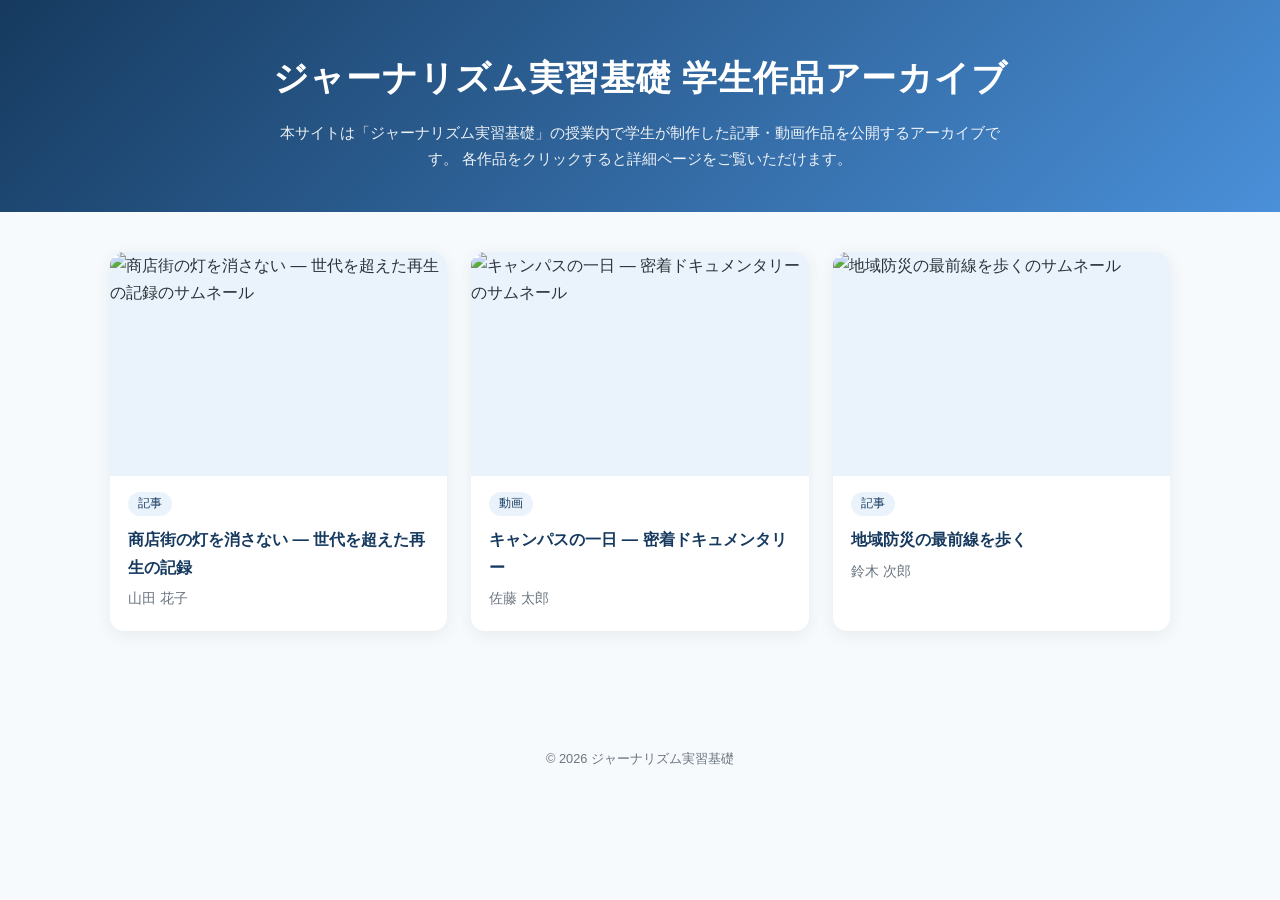
==== index.html @ 2b2f7b5f "Add student work archive site scaffold Static HTML/CSS/JS site for publishing student journalism ass" ====
<!DOCTYPE html>
<html lang="ja">
<head>
  <meta charset="UTF-8">
  <meta name="viewport" content="width=device-width, initial-scale=1.0">
  <meta name="robots" content="noindex, nofollow">
  <title>ジャーナリズム実習基礎 学生作品アーカイブ</title>
  <link rel="stylesheet" href="css/style.css">
</head>
<body>
  <header class="site-header">
    <h1>ジャーナリズム実習基礎 学生作品アーカイブ</h1>
    <!-- ここのテキストは自由に差し替えてください -->
    <p class="site-description" id="site-description">
      本サイトは「ジャーナリズム実習基礎」の授業内で学生が制作した記事・動画作品を公開するアーカイブです。
      各作品をクリックすると詳細ページをご覧いただけます。
    </p>
  </header>

  <main>
    <div class="works-grid" id="works-grid">
      <p class="empty-message">読み込み中...</p>
    </div>
  </main>

  <footer class="site-footer">
    <p>&copy; 2026 ジャーナリズム実習基礎</p>
  </footer>

  <script src="js/main.js"></script>
</body>
</html>
---- css/style.css ----
:root {
  --color-navy: #163a5f;
  --color-sky: #4a90d9;
  --color-sky-light: #eaf3fb;
  --color-text: #2b333a;
  --color-text-light: #6b7580;
  --color-bg: #f7fafc;
  --color-white: #ffffff;
  --radius: 14px;
  --shadow: 0 4px 16px rgba(22, 58, 95, 0.08);
}

* {
  box-sizing: border-box;
}

body {
  margin: 0;
  font-family: "Noto Sans JP", "Yu Gothic", "游ゴシック", "Hiragino Kaku Gothic ProN",
    "ヒラギノ角ゴ ProN W3", sans-serif;
  background: var(--color-bg);
  color: var(--color-text);
  line-height: 1.7;
}

a {
  color: inherit;
  text-decoration: none;
}

/* ---------- Header ---------- */
.site-header {
  background: linear-gradient(135deg, var(--color-navy), var(--color-sky));
  color: var(--color-white);
  padding: 48px 24px 40px;
  text-align: center;
}

.site-header h1 {
  margin: 0 0 12px;
  font-size: clamp(1.5rem, 4vw, 2.2rem);
  letter-spacing: 0.02em;
}

.site-description {
  max-width: 720px;
  margin: 0 auto;
  font-size: 0.95rem;
  color: rgba(255, 255, 255, 0.92);
}

/* ---------- Main / Grid ---------- */
main {
  max-width: 1100px;
  margin: 0 auto;
  padding: 40px 20px 80px;
}

.works-grid {
  display: grid;
  grid-template-columns: repeat(auto-fill, minmax(260px, 1fr));
  gap: 24px;
}

.work-card {
  background: var(--color-white);
  border-radius: var(--radius);
  box-shadow: var(--shadow);
  overflow: hidden;
  display: flex;
  flex-direction: column;
  transition: transform 0.15s ease, box-shadow 0.15s ease;
}

.work-card:hover {
  transform: translateY(-4px);
  box-shadow: 0 8px 24px rgba(22, 58, 95, 0.14);
}

.work-card__thumb {
  width: 100%;
  aspect-ratio: 3 / 2;
  object-fit: cover;
  background: var(--color-sky-light);
}

.work-card__body {
  padding: 16px 18px 20px;
  flex: 1;
  display: flex;
  flex-direction: column;
  gap: 6px;
}

.work-card__badge {
  align-self: flex-start;
  font-size: 0.72rem;
  color: var(--color-navy);
  background: var(--color-sky-light);
  padding: 2px 10px;
  border-radius: 999px;
  margin-bottom: 4px;
}

.work-card__title {
  font-size: 1.02rem;
  font-weight: 700;
  color: var(--color-navy);
}

.work-card__student {
  font-size: 0.88rem;
  color: var(--color-text-light);
}

.empty-message {
  text-align: center;
  color: var(--color-text-light);
  padding: 60px 0;
}

/* ---------- Work detail page ---------- */
.work-page {
  max-width: 760px;
  margin: 0 auto;
  padding: 40px 20px 80px;
}

.work-profile {
  display: flex;
  align-items: center;
  gap: 18px;
  margin-bottom: 28px;
}

.work-profile__photo {
  width: 84px;
  height: 84px;
  border-radius: 50%;
  object-fit: cover;
  background: var(--color-sky-light);
  border: 3px solid var(--color-white);
  box-shadow: var(--shadow);
  flex-shrink: 0;
}

.work-profile__name {
  font-weight: 700;
  color: var(--color-navy);
  font-size: 1.05rem;
}

.work-profile__role {
  font-size: 0.85rem;
  color: var(--color-text-light);
}

.work-title {
  font-size: clamp(1.3rem, 3.5vw, 1.8rem);
  color: var(--color-navy);
  margin: 0 0 28px;
}

.work-body {
  font-size: 1rem;
  white-space: pre-wrap;
  margin-bottom: 32px;
}

.work-gallery {
  display: grid;
  grid-template-columns: repeat(auto-fit, minmax(220px, 1fr));
  gap: 16px;
  margin-bottom: 32px;
}

.work-gallery img {
  width: 100%;
  border-radius: var(--radius);
  box-shadow: var(--shadow);
  object-fit: cover;
}

.video-frame-wrapper {
  position: relative;
  width: 100%;
  padding-top: 56.25%; /* 16:9 */
  border-radius: var(--radius);
  overflow: hidden;
  box-shadow: var(--shadow);
  margin-bottom: 32px;
}

.video-frame-wrapper iframe {
  position: absolute;
  inset: 0;
  width: 100%;
  height: 100%;
  border: 0;
}

.back-link {
  display: inline-block;
  margin-top: 20px;
  padding: 10px 22px;
  background: var(--color-sky-light);
  color: var(--color-navy);
  border-radius: 999px;
  font-weight: 700;
  font-size: 0.9rem;
}

.back-link:hover {
  background: var(--color-sky);
  color: var(--color-white);
}

/* ---------- Footer ---------- */
.site-footer {
  text-align: center;
  padding: 24px;
  font-size: 0.8rem;
  color: var(--color-text-light);
}

@media (max-width: 480px) {
  .works-grid {
    grid-template-columns: repeat(auto-fill, minmax(150px, 1fr));
  }
}
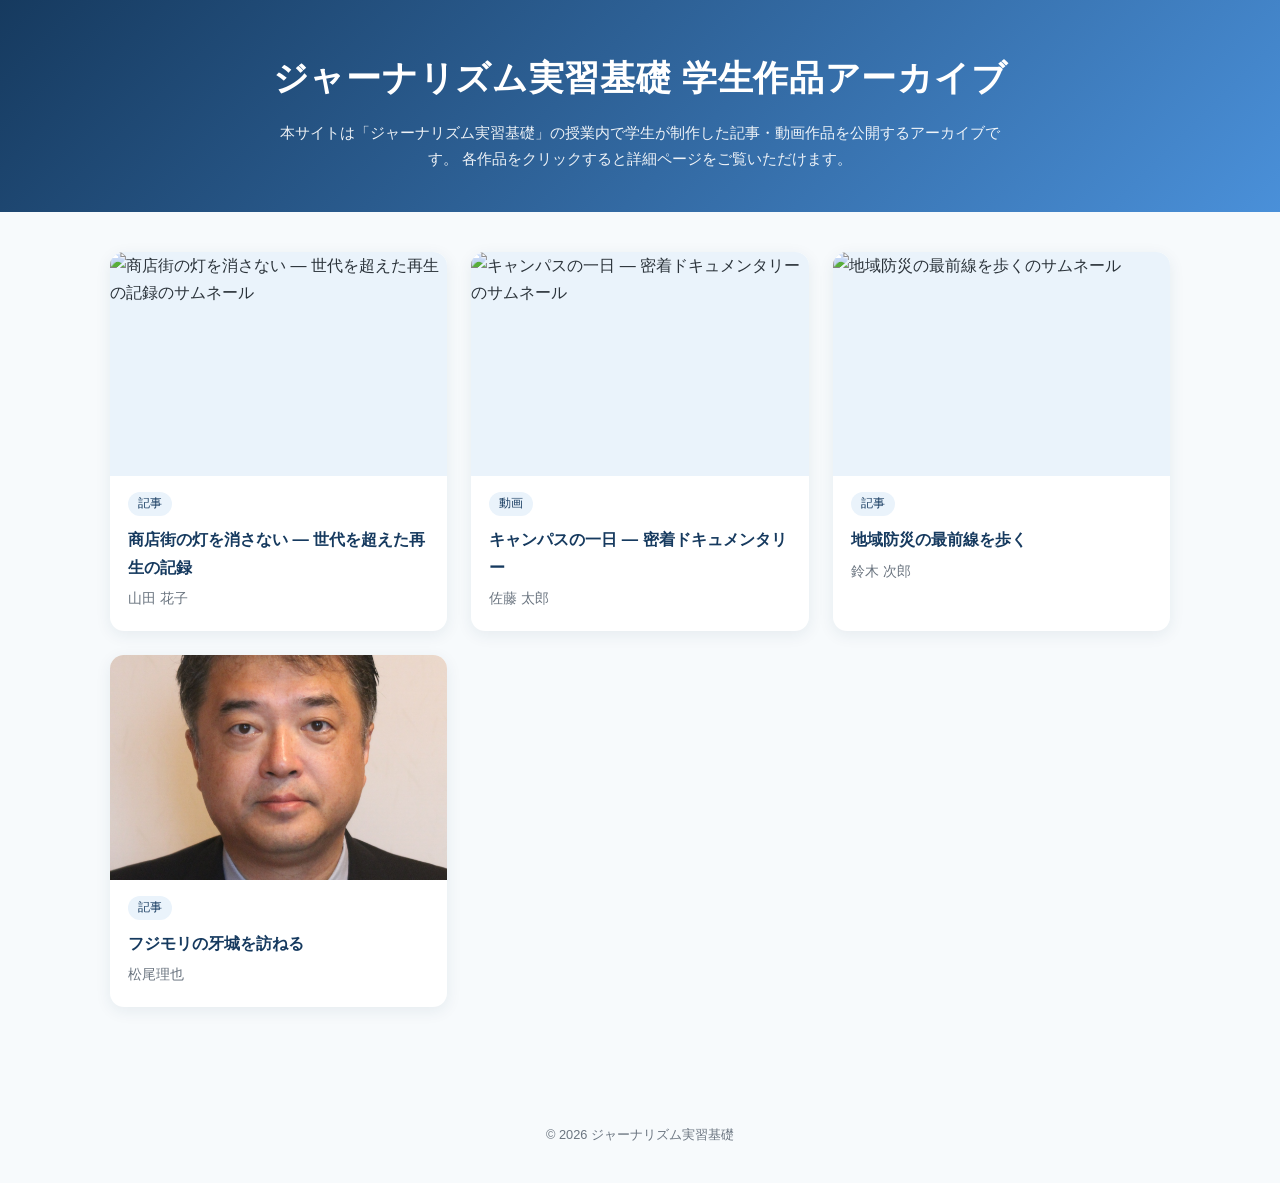
==== commit 6cac4168: "Fix paragraph/photo spacing in article body Scope white-space:pre-wrap to p.work-body only so it no " ====
--- a/index.html
+++ b/index.html
@@ -5,7 +5,7 @@
   <meta name="viewport" content="width=device-width, initial-scale=1.0">
   <meta name="robots" content="noindex, nofollow">
   <title>ジャーナリズム実習基礎 学生作品アーカイブ</title>
-  <link rel="stylesheet" href="css/style.css">
+  <link rel="stylesheet" href="css/style.css?v=2">
 </head>
 <body>
   <header class="site-header">
--- a/css/style.css
+++ b/css/style.css
@@ -163,8 +163,35 @@
 
 .work-body {
   font-size: 1rem;
+  line-height: 1.5;
+  margin-bottom: 32px;
+}
+
+p.work-body {
   white-space: pre-wrap;
-  margin-bottom: 32px;
+}
+
+.work-body p {
+  margin: 0;
+}
+
+.work-body figure.inline-photo {
+  margin: 1.5em 0 28px;
+}
+
+.work-body figure.inline-photo img {
+  display: block;
+  width: 100%;
+  border-radius: var(--radius);
+  box-shadow: var(--shadow);
+  object-fit: cover;
+}
+
+.work-body figure.inline-photo figcaption {
+  margin-top: 8px;
+  font-size: 0.85rem;
+  color: var(--color-text-light);
+  text-align: center;
 }
 
 .work-gallery {
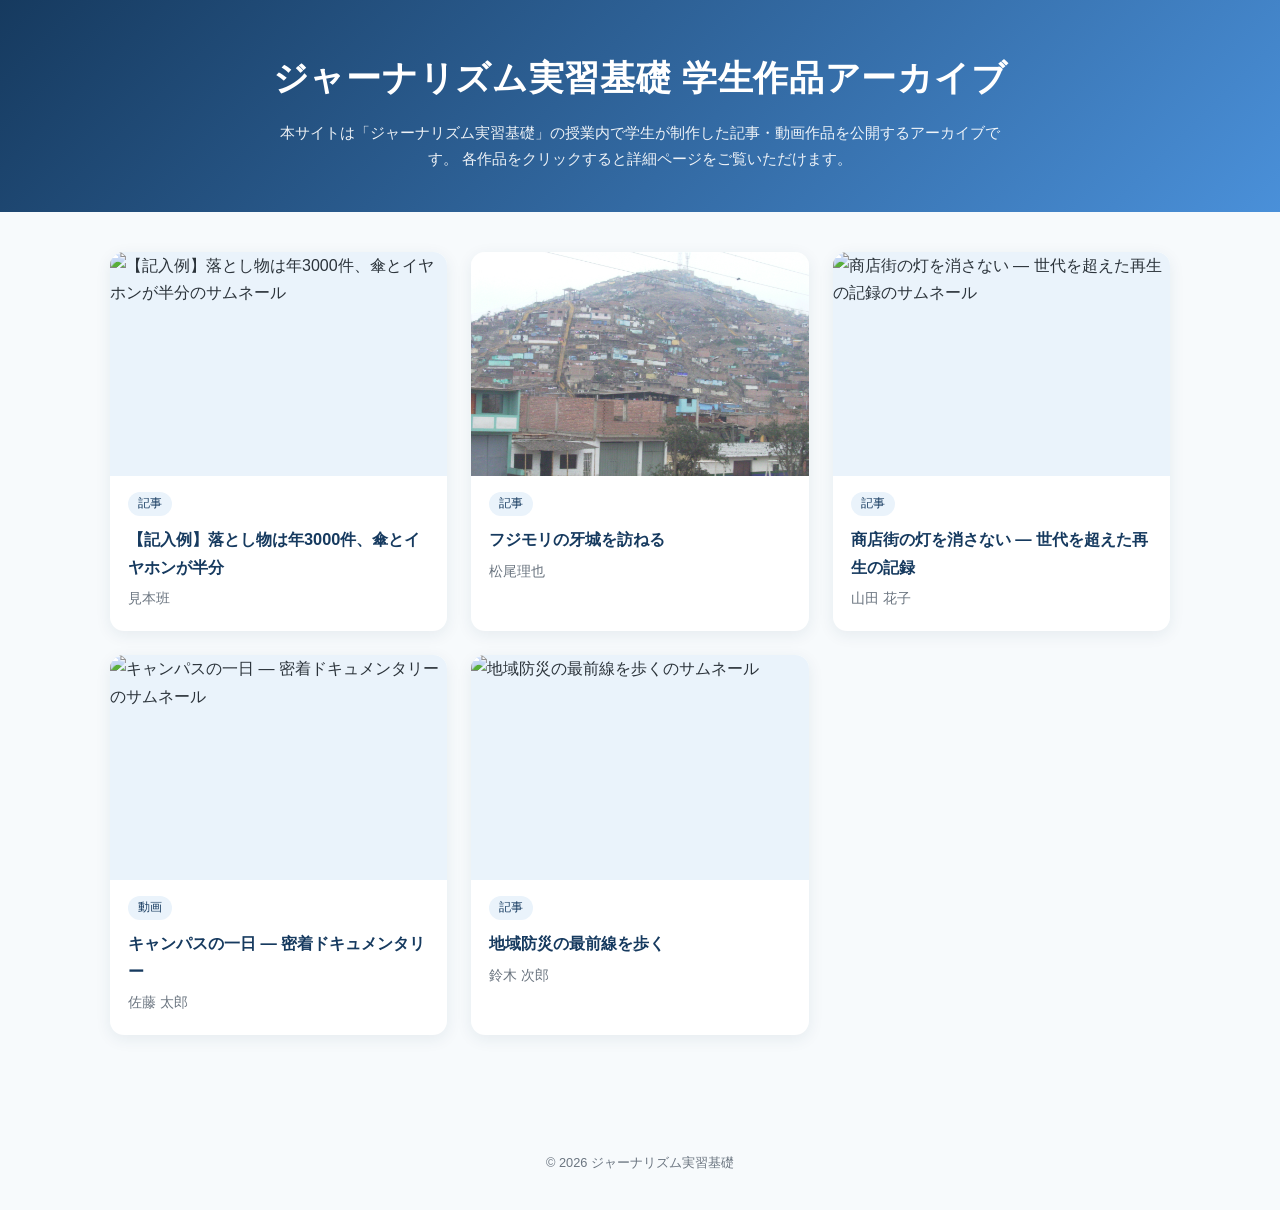
==== commit 8eeb1368: "後期「ジャーナリズム実習」の班単位記事に対応 前期は1作品=1著者だったが、後期は班の共同制作になるため、 記事ページのテンプレートを班単位の構成に作り直した。  - 著者欄を個人名から班名に変更し、" ====
--- a/index.html
+++ b/index.html
@@ -5,7 +5,7 @@
   <meta name="viewport" content="width=device-width, initial-scale=1.0">
   <meta name="robots" content="noindex, nofollow">
   <title>ジャーナリズム実習基礎 学生作品アーカイブ</title>
-  <link rel="stylesheet" href="css/style.css?v=2">
+  <link rel="stylesheet" href="css/style.css?v=3">
 </head>
 <body>
   <header class="site-header">
--- a/css/style.css
+++ b/css/style.css
@@ -255,3 +255,181 @@
     grid-template-columns: repeat(auto-fill, minmax(150px, 1fr));
   }
 }
+
+/* =========================================================
+   2026年後期「ジャーナリズム実習」班単位の記事ページ用
+   ========================================================= */
+
+/* 著者欄：班名と班員 */
+.work-profile__members {
+  font-size: 0.82rem;
+  color: var(--color-text-light);
+  margin-top: 2px;
+  line-height: 1.5;
+}
+
+/* サブ見出し */
+.work-subtitle {
+  font-size: clamp(0.98rem, 2.2vw, 1.12rem);
+  color: var(--color-sky);
+  font-weight: 700;
+  margin: -18px 0 26px;
+  line-height: 1.6;
+}
+
+/* リード（記事全体の要約 100〜150字） */
+.work-lead {
+  font-size: 1.02rem;
+  line-height: 1.85;
+  font-weight: 500;
+  background: var(--color-sky-light);
+  border-left: 4px solid var(--color-sky);
+  border-radius: 0 var(--radius) var(--radius) 0;
+  padding: 18px 22px;
+  margin: 0 0 34px;
+}
+
+/* 小見出し（本記・雑観・解説などの区切り） */
+.work-body h2 {
+  font-size: 1.16rem;
+  color: var(--color-navy);
+  border-left: 5px solid var(--color-sky);
+  padding-left: 12px;
+  margin: 2.2em 0 0.9em;
+  line-height: 1.5;
+}
+
+.work-body h2:first-child {
+  margin-top: 0;
+}
+
+/* 各パート末尾の署名（文・氏名） */
+.part-credit {
+  text-align: right;
+  font-size: 0.88rem;
+  color: var(--color-text-light);
+  margin: 0.9em 0 0 !important;
+}
+
+/* グラフィック（グラフ・表・図解） */
+.work-body figure.inline-graphic {
+  margin: 2em 0 28px;
+  background: var(--color-white);
+  border: 1px solid #dfe7ee;
+  border-radius: var(--radius);
+  padding: 18px 18px 14px;
+  box-shadow: var(--shadow);
+}
+
+.work-body figure.inline-graphic img {
+  display: block;
+  width: 100%;
+  border-radius: 6px;
+}
+
+.work-body figure.inline-graphic figcaption {
+  margin-top: 12px;
+  text-align: left;
+}
+
+.graphic-title {
+  display: block;
+  font-weight: 700;
+  color: var(--color-navy);
+  font-size: 0.96rem;
+  line-height: 1.5;
+}
+
+.graphic-source {
+  display: block;
+  margin-top: 5px;
+  font-size: 0.8rem;
+  color: var(--color-text-light);
+  line-height: 1.6;
+}
+
+/* 談話（取材相手の声） */
+.work-danwa {
+  background: var(--color-sky-light);
+  border-radius: var(--radius);
+  padding: 20px 24px 16px;
+  margin: 2.2em 0 28px;
+}
+
+.work-danwa h3 {
+  margin: 0 0 10px;
+  font-size: 1.02rem;
+  color: var(--color-navy);
+}
+
+.work-danwa p {
+  margin: 0 0 8px !important;
+  line-height: 1.75;
+}
+
+.danwa-attr {
+  text-align: right;
+  font-size: 0.88rem;
+  color: var(--color-text-light);
+}
+
+/* 記事末のクレジット（班全員の名前） */
+.work-credit {
+  border-top: 2px solid var(--color-sky-light);
+  border-bottom: 2px solid var(--color-sky-light);
+  padding: 18px 0;
+  margin: 40px 0 0;
+  font-size: 0.9rem;
+  line-height: 1.9;
+}
+
+.work-credit__line {
+  margin: 0;
+  color: var(--color-text);
+}
+
+.work-credit__line span {
+  display: inline-block;
+  min-width: 6.4em;
+  font-weight: 700;
+  color: var(--color-navy);
+}
+
+/* 取材源・参考資料 */
+.work-sources {
+  margin: 22px 0 0;
+  font-size: 0.86rem;
+  color: var(--color-text-light);
+}
+
+.work-sources summary {
+  cursor: pointer;
+  font-weight: 700;
+  color: var(--color-navy);
+  padding: 6px 0;
+}
+
+.work-sources ul {
+  margin: 8px 0 0;
+  padding-left: 1.3em;
+  line-height: 1.8;
+}
+
+/* 見本ページであることを示す帯 */
+.sample-notice {
+  background: #fff5e6;
+  border: 1px solid #f0c987;
+  border-radius: var(--radius);
+  padding: 14px 18px;
+  margin: 0 0 28px;
+  font-size: 0.88rem;
+  color: #8a5a12;
+  line-height: 1.7;
+}
+
+@media (max-width: 480px) {
+  .work-credit__line span {
+    display: block;
+    min-width: 0;
+  }
+}
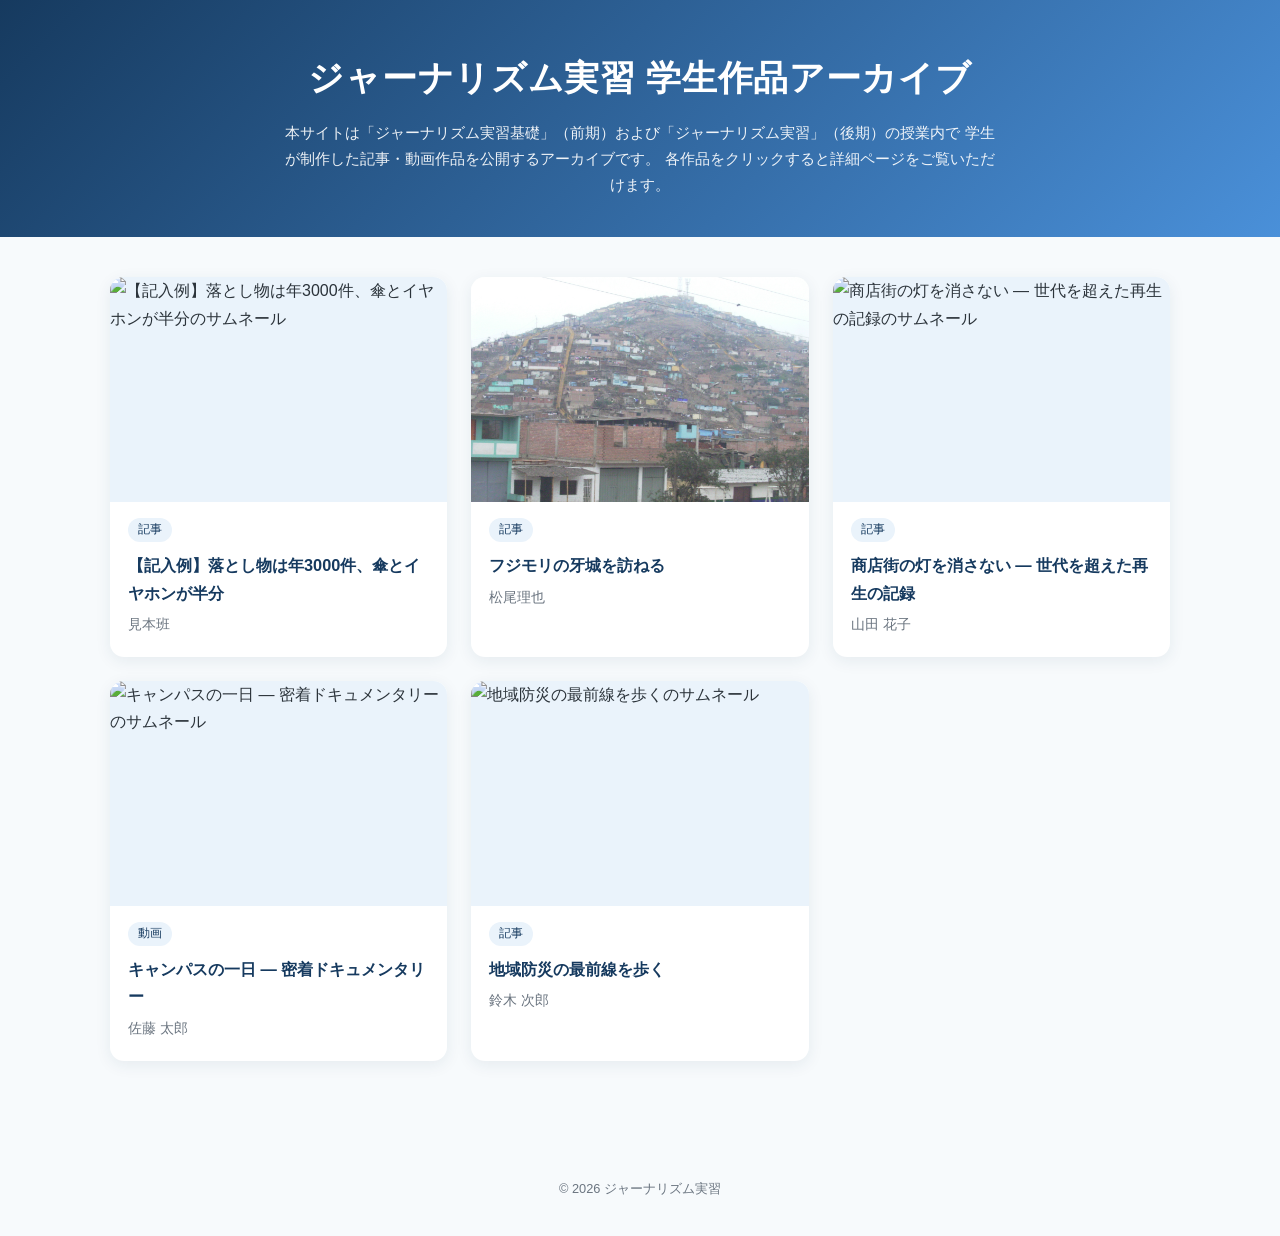
==== commit 0941bc92: "サイト名を「ジャーナリズム実習 学生作品アーカイブ」に変更 後期の作品も並ぶため、サイト名から「基礎」を外した。 トップページの見出し・タイトル・フッターと、既存作品ページの titleタグの接尾辞を" ====
--- a/index.html
+++ b/index.html
@@ -4,15 +4,16 @@
   <meta charset="UTF-8">
   <meta name="viewport" content="width=device-width, initial-scale=1.0">
   <meta name="robots" content="noindex, nofollow">
-  <title>ジャーナリズム実習基礎 学生作品アーカイブ</title>
+  <title>ジャーナリズム実習 学生作品アーカイブ</title>
   <link rel="stylesheet" href="css/style.css?v=3">
 </head>
 <body>
   <header class="site-header">
-    <h1>ジャーナリズム実習基礎 学生作品アーカイブ</h1>
+    <h1>ジャーナリズム実習 学生作品アーカイブ</h1>
     <!-- ここのテキストは自由に差し替えてください -->
     <p class="site-description" id="site-description">
-      本サイトは「ジャーナリズム実習基礎」の授業内で学生が制作した記事・動画作品を公開するアーカイブです。
+      本サイトは「ジャーナリズム実習基礎」（前期）および「ジャーナリズム実習」（後期）の授業内で
+      学生が制作した記事・動画作品を公開するアーカイブです。
       各作品をクリックすると詳細ページをご覧いただけます。
     </p>
   </header>
@@ -24,7 +25,7 @@
   </main>
 
   <footer class="site-footer">
-    <p>&copy; 2026 ジャーナリズム実習基礎</p>
+    <p>&copy; 2026 ジャーナリズム実習</p>
   </footer>
 
   <script src="js/main.js"></script>
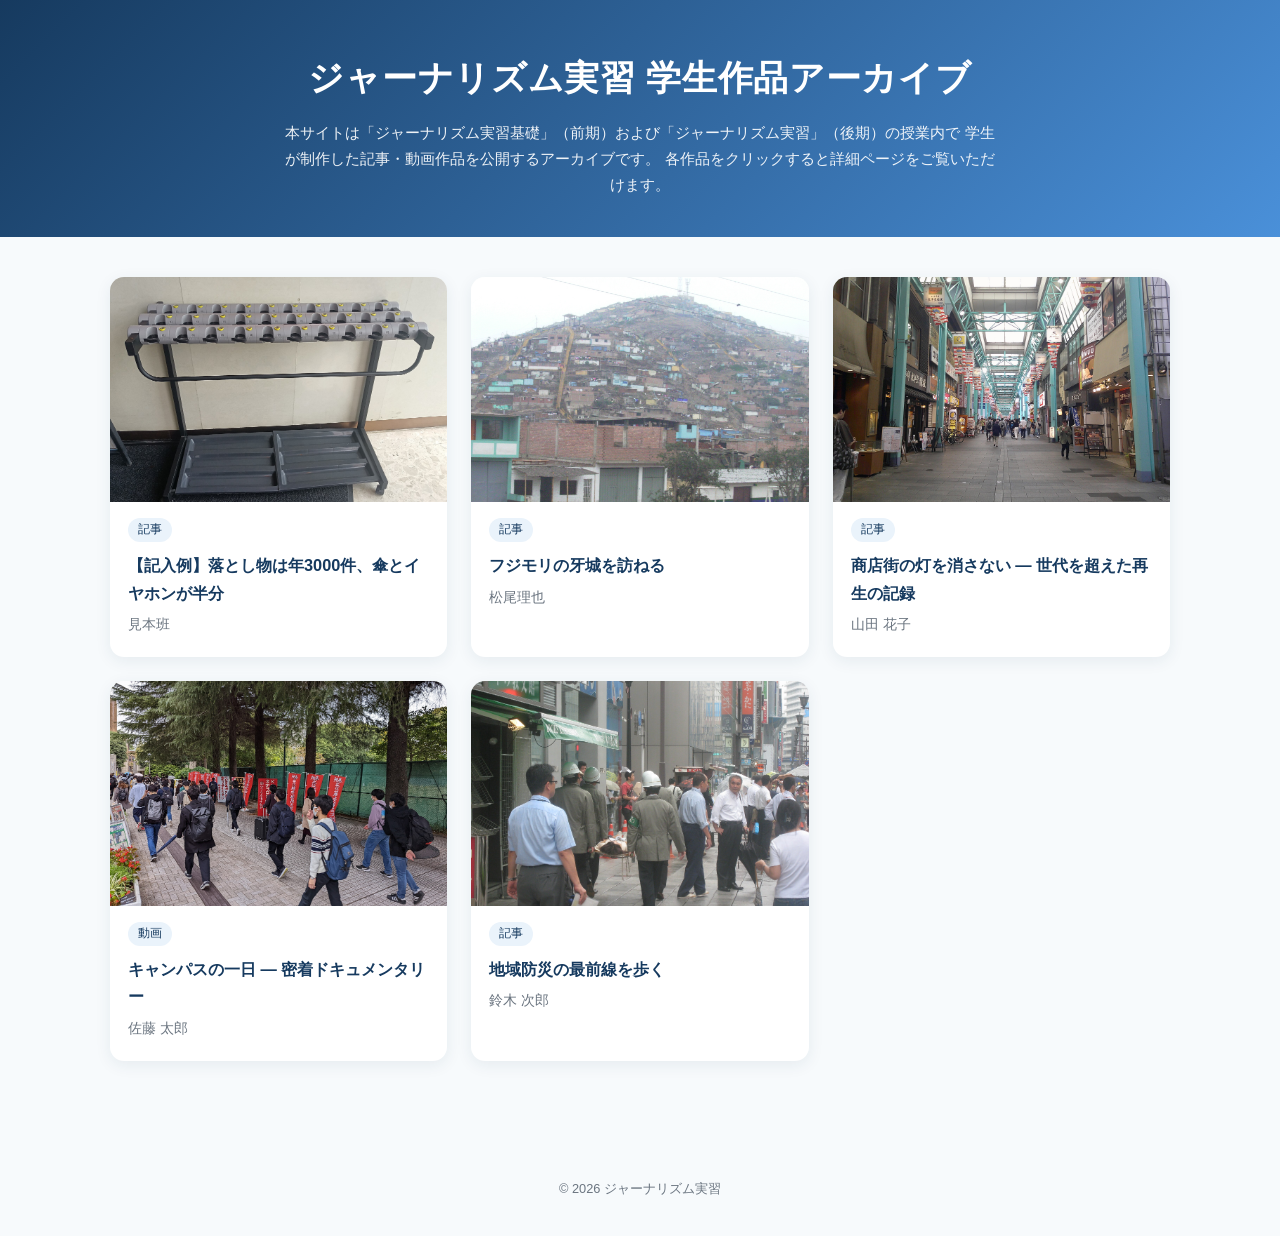
==== commit df377a62: "見本記事のメイン写真の幅を修正し、ダミーのグラフを追加 メイン写真は .work-body の外にあるのに、写真まわりのCSSが 「.work-body figure.inline-photo」に限定" ====
--- a/index.html
+++ b/index.html
@@ -5,7 +5,7 @@
   <meta name="viewport" content="width=device-width, initial-scale=1.0">
   <meta name="robots" content="noindex, nofollow">
   <title>ジャーナリズム実習 学生作品アーカイブ</title>
-  <link rel="stylesheet" href="css/style.css?v=3">
+  <link rel="stylesheet" href="css/style.css?v=4">
 </head>
 <body>
   <header class="site-header">
--- a/css/style.css
+++ b/css/style.css
@@ -433,3 +433,33 @@
     min-width: 0;
   }
 }
+
+/* ---------------------------------------------------------
+   リード写真（本文の前に置くメイン写真）
+   .work-body の外にあるため、上の .work-body 限定の指定が効かず、
+   画像が原寸のまま横にはみ出していた。ここで全体に効く指定を置く。
+   --------------------------------------------------------- */
+figure.inline-photo {
+  margin: 1.5em 0 28px;
+}
+
+figure.inline-photo img {
+  display: block;
+  width: 100%;
+  border-radius: var(--radius);
+  box-shadow: var(--shadow);
+  object-fit: cover;
+}
+
+figure.inline-photo figcaption {
+  margin-top: 8px;
+  font-size: 0.85rem;
+  color: var(--color-text-light);
+  text-align: center;
+}
+
+/* 本文より前に置くメイン写真は、画面に収まる高さに抑える
+   （本文中の写真＝.work-body 内には適用されない） */
+.work-page > figure.inline-photo img {
+  max-height: 54vh;
+}
